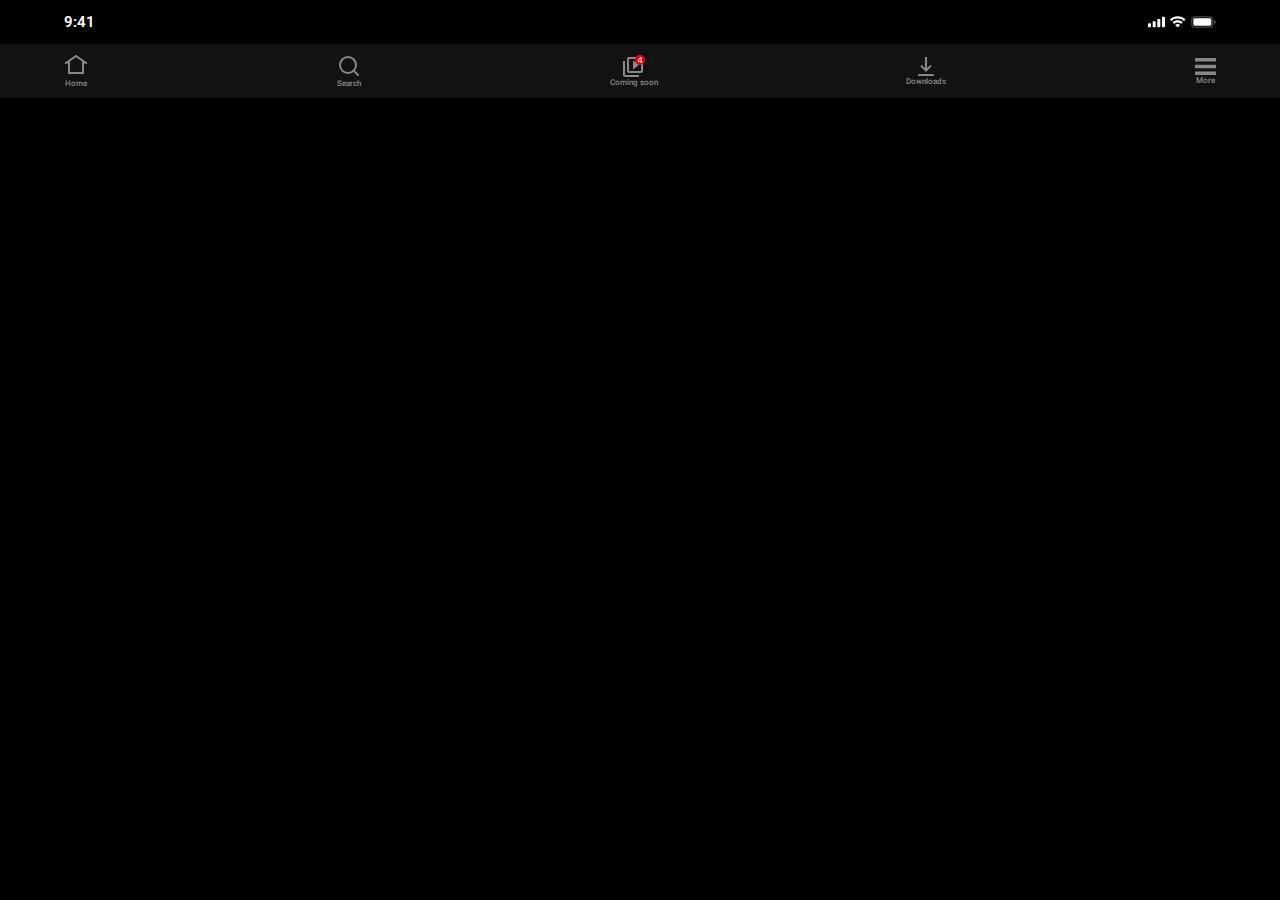
==== index.html @ 229dc5b6 "feat: :lipstick: add BottomMenu Component" ====
<!DOCTYPE html>
<html lang="pt-br">
  <head>
    <link rel="stylesheet" href="styles/pages/index.css" />
    <meta charset="UTF-8" />
    <meta http-equiv="X-UA-Compatible" content="IE=edge" />
    <meta name="viewport" content="width=device-width, initial-scale=1.0" />
    <title>Home | Netflix</title>
  </head>
  <body>
    <div class="status-bar">
      <p class="status-bar__time">9:41</p>

      <div class="status-bar__icons">
        <img
          src="/assets/icons/celular-connections.svg"
          alt="Conexão celular"
        />
        <img src="/assets/icons/wifi.svg" alt="Wifi" />
        <img src="/assets/icons/battery.svg" alt="Bateria" />
      </div>
    </div>

    <div class="bottom-menu__container">
      <div class="bottom-menu">
        <div class="bottom-menu__icon">
          <img src="/assets/icons/home-simple.svg" alt="ícone botão home" />
          <p>Home</p>
        </div>

        <div class="bottom-menu__icon">
          <img src="/assets/icons/search.svg" alt="ícone botão search" />
          <p>Search</p>
        </div>

        <div class="bottom-menu__icon">
          <img
            src="/assets/icons/coming-soon.svg"
            alt="ícone botão coming soon"
          />
          <p>Coming soon</p>
        </div>

        <div class="bottom-menu__icon">
          <img src="/assets/icons/download.svg" alt="ícone botão downloads" />
          <p>Downloads</p>
        </div>

        <div class="bottom-menu__icon">
          <img src="/assets/icons/more.svg" alt="ícone botão more" />
          <p>More</p>
        </div>
      </div>
    </div>
  </body>
</html>
---- styles/pages/index.css ----
@import "../utils/index.css";
@import "../components/status-bar.css";
@import "../components/bottom-menu.css";
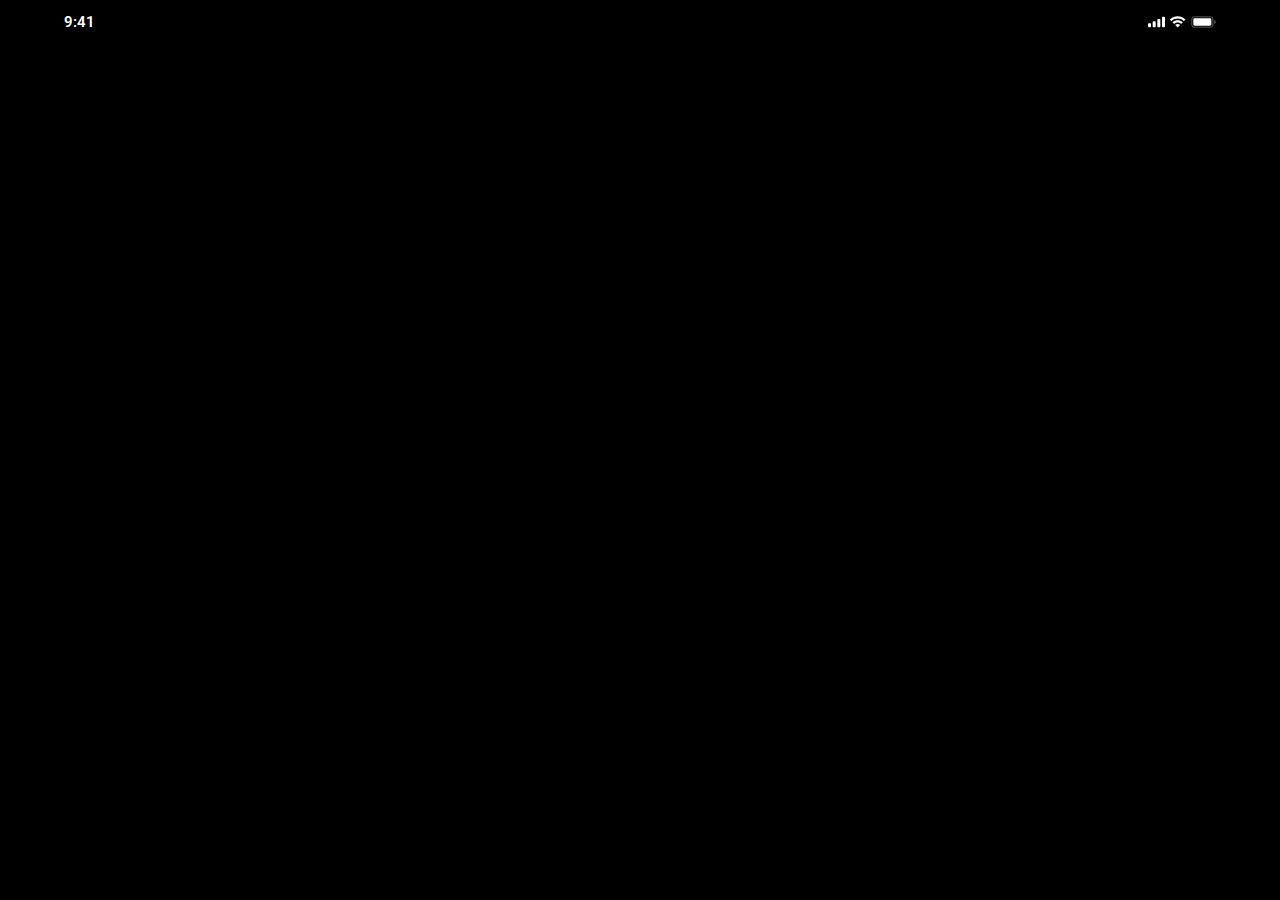
==== commit 09570d99: "Merge pull request #1 from oliveirarennan/Feature/StatusBar" ====
--- a/index.html
+++ b/index.html
@@ -1,56 +1,23 @@
 <!DOCTYPE html>
 <html lang="pt-br">
-  <head>
-    <link rel="stylesheet" href="styles/pages/index.css" />
-    <meta charset="UTF-8" />
-    <meta http-equiv="X-UA-Compatible" content="IE=edge" />
-    <meta name="viewport" content="width=device-width, initial-scale=1.0" />
-    <title>Home | Netflix</title>
-  </head>
-  <body>
-    <div class="status-bar">
-      <p class="status-bar__time">9:41</p>
+<head>
+  <link rel="stylesheet" href="styles/pages/index.css">
+  <meta charset="UTF-8">
+  <meta http-equiv="X-UA-Compatible" content="IE=edge">
+  <meta name="viewport" content="width=device-width, initial-scale=1.0">
+  <title>Home | Netflix</title>
+</head>
+<body>
+  <div class="status-bar">
+    <p class="status-bar__time">9:41</p>
 
-      <div class="status-bar__icons">
-        <img
-          src="/assets/icons/celular-connections.svg"
-          alt="Conexão celular"
-        />
-        <img src="/assets/icons/wifi.svg" alt="Wifi" />
-        <img src="/assets/icons/battery.svg" alt="Bateria" />
-      </div>
+    <div class="status-bar__icons">
+      <img src="/assets/icons/celular-connections.svg" alt="Conexão celular">
+      <img src="/assets/icons/wifi.svg" alt="Wifi">
+      <img src="/assets/icons/battery.svg" alt="Bateria">
+
     </div>
-
-    <div class="bottom-menu__container">
-      <div class="bottom-menu">
-        <div class="bottom-menu__icon">
-          <img src="/assets/icons/home-simple.svg" alt="ícone botão home" />
-          <p>Home</p>
-        </div>
-
-        <div class="bottom-menu__icon">
-          <img src="/assets/icons/search.svg" alt="ícone botão search" />
-          <p>Search</p>
-        </div>
-
-        <div class="bottom-menu__icon">
-          <img
-            src="/assets/icons/coming-soon.svg"
-            alt="ícone botão coming soon"
-          />
-          <p>Coming soon</p>
-        </div>
-
-        <div class="bottom-menu__icon">
-          <img src="/assets/icons/download.svg" alt="ícone botão downloads" />
-          <p>Downloads</p>
-        </div>
-
-        <div class="bottom-menu__icon">
-          <img src="/assets/icons/more.svg" alt="ícone botão more" />
-          <p>More</p>
-        </div>
-      </div>
-    </div>
-  </body>
-</html>
+  </div>
+  
+</body>
+</html>--- a/styles/pages/index.css
+++ b/styles/pages/index.css
@@ -1,4 +1,3 @@
 @import "../utils/index.css";
 @import "../components/status-bar.css";
-@import "../components/bottom-menu.css";
 
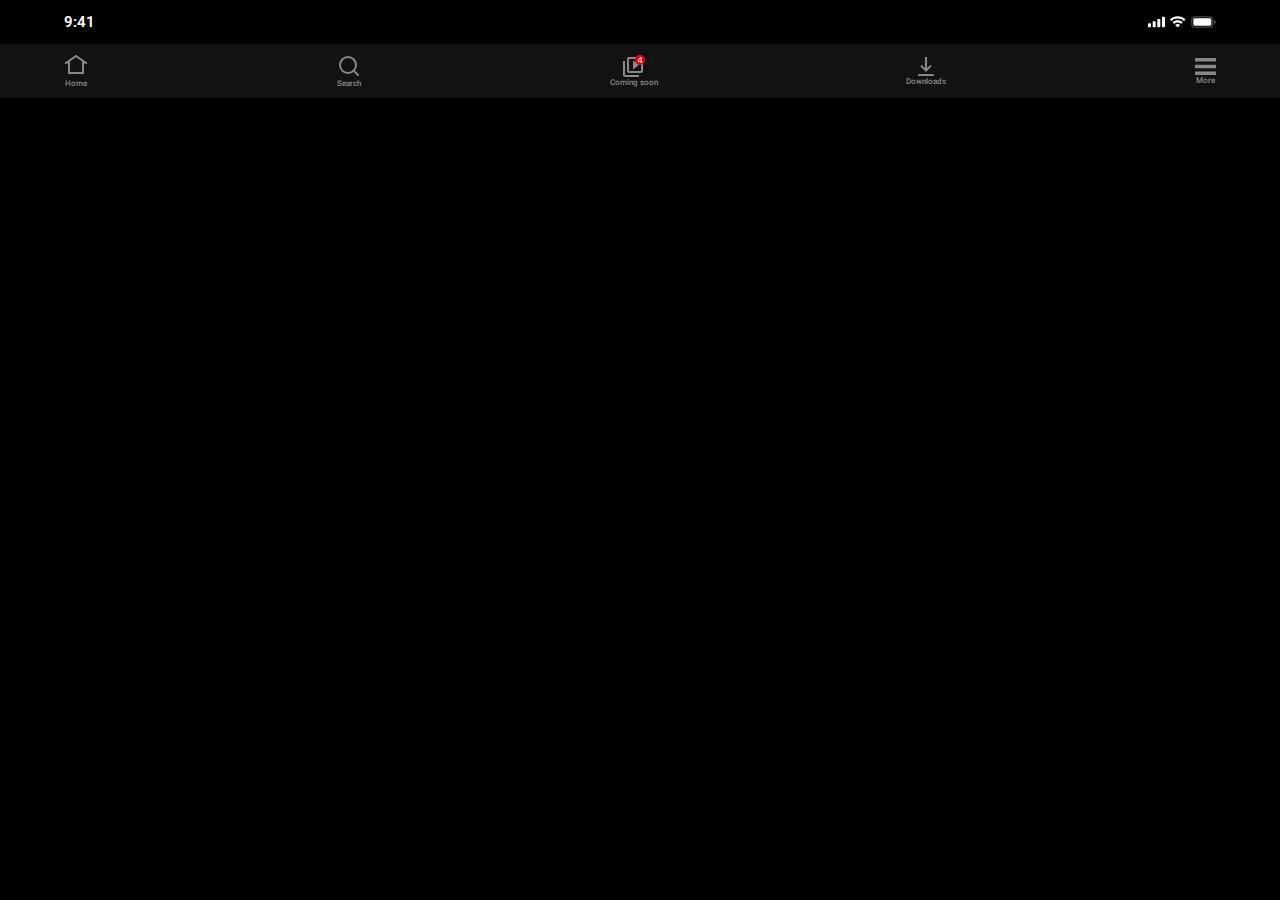
==== commit 6371d6dc: "Merge pull request #2 from oliveirarennan/Feature/BottomMenu" ====
--- a/index.html
+++ b/index.html
@@ -1,23 +1,56 @@
 <!DOCTYPE html>
 <html lang="pt-br">
-<head>
-  <link rel="stylesheet" href="styles/pages/index.css">
-  <meta charset="UTF-8">
-  <meta http-equiv="X-UA-Compatible" content="IE=edge">
-  <meta name="viewport" content="width=device-width, initial-scale=1.0">
-  <title>Home | Netflix</title>
-</head>
-<body>
-  <div class="status-bar">
-    <p class="status-bar__time">9:41</p>
+  <head>
+    <link rel="stylesheet" href="styles/pages/index.css" />
+    <meta charset="UTF-8" />
+    <meta http-equiv="X-UA-Compatible" content="IE=edge" />
+    <meta name="viewport" content="width=device-width, initial-scale=1.0" />
+    <title>Home | Netflix</title>
+  </head>
+  <body>
+    <div class="status-bar">
+      <p class="status-bar__time">9:41</p>
 
-    <div class="status-bar__icons">
-      <img src="/assets/icons/celular-connections.svg" alt="Conexão celular">
-      <img src="/assets/icons/wifi.svg" alt="Wifi">
-      <img src="/assets/icons/battery.svg" alt="Bateria">
+      <div class="status-bar__icons">
+        <img
+          src="/assets/icons/celular-connections.svg"
+          alt="Conexão celular"
+        />
+        <img src="/assets/icons/wifi.svg" alt="Wifi" />
+        <img src="/assets/icons/battery.svg" alt="Bateria" />
+      </div>
+    </div>
 
+    <div class="bottom-menu__container">
+      <div class="bottom-menu">
+        <div class="bottom-menu__icon">
+          <img src="/assets/icons/home-simple.svg" alt="ícone botão home" />
+          <p>Home</p>
+        </div>
+
+        <div class="bottom-menu__icon">
+          <img src="/assets/icons/search.svg" alt="ícone botão search" />
+          <p>Search</p>
+        </div>
+
+        <div class="bottom-menu__icon">
+          <img
+            src="/assets/icons/coming-soon.svg"
+            alt="ícone botão coming soon"
+          />
+          <p>Coming soon</p>
+        </div>
+
+        <div class="bottom-menu__icon">
+          <img src="/assets/icons/download.svg" alt="ícone botão downloads" />
+          <p>Downloads</p>
+        </div>
+
+        <div class="bottom-menu__icon">
+          <img src="/assets/icons/more.svg" alt="ícone botão more" />
+          <p>More</p>
+        </div>
+      </div>
     </div>
-  </div>
-  
-</body>
-</html>+  </body>
+</html>
--- a/styles/pages/index.css
+++ b/styles/pages/index.css
@@ -1,3 +1,4 @@
 @import "../utils/index.css";
 @import "../components/status-bar.css";
+@import "../components/bottom-menu.css";
 
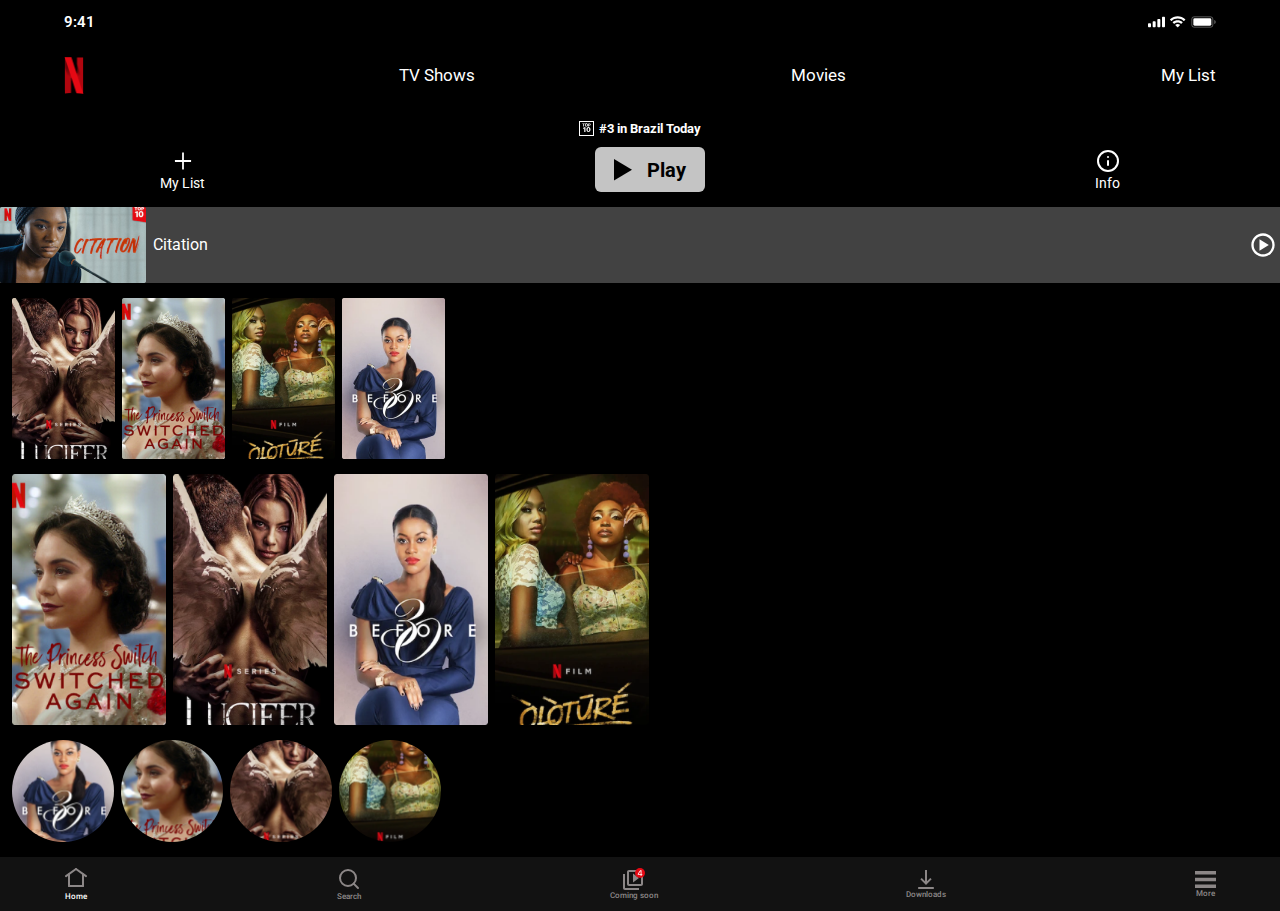
==== commit de1a3441: "feat: :lipstick: add search-movie component" ====
--- a/index.html
+++ b/index.html
@@ -21,11 +21,123 @@
       </div>
     </div>
 
+    <div class="navbar" style="margin-bottom: 15px">
+      <img
+        class="navbar__img"
+        src="assets/images/netflix.png"
+        alt="Logo Netflix"
+      />
+      <p class="navbar__text">TV Shows</p>
+      <p class="navbar__text">Movies</p>
+      <p class="navbar__text">My List</p>
+    </div>
+
+    <div class="play" style="margin-bottom: 15px">
+      <div class="play__top">
+        <img src="/assets/icons/top10.svg" alt="top 10" />
+        <p class="play__title">#3 in Brazil Today</p>
+      </div>
+
+      <div class="play__bottom">
+
+        <div class="play__icon">
+          <img src="/assets/icons/plus.svg" alt="mais" />
+          <p class="play__text">My List</p>
+        </div>
+
+        <div class="play-button">
+          <img
+            class="play-button__img"
+            src="/assets/icons/play.svg"
+            alt="Play"
+          />
+          <p class="play-button__text">Play</p>
+        </div>
+
+        <div class="play__icon">
+          <img src="/assets/icons/info.svg" alt="info" />
+          <p class="play__text">Info</p>
+        </div>
+      </div>
+    </div>
+
+    <div class="search-movie__background">
+
+      <div class="search-movie" style="margin-bottom: 15px">
+        <img class="search-movie__img" src="/assets/images/movie-search1.png" alt="Citation">
+
+        <div class="search-movie__play">
+          <h1>Citation</h1>
+          <img src="/assets/icons/play-search.svg" alt="Play Search">
+        </div>
+      </div>
+  
+
+    </div>
+
+    
+    <div class="movie" style="margin-bottom: 15px">
+      <img class="movie__img" src="/assets/images/movie1.png" alt="Lucifer" />
+      <img
+        class="movie__img"
+        src="/assets/images/movie2.png"
+        alt="The Princess switched again"
+      />
+      <img class="movie__img" src="/assets/images/movie3.png" alt="Gloture" />
+      <img class="movie__img" src="/assets/images/movie4.png" alt="Before 30" />
+    </div>
+
+    <div class="movie" style="margin-bottom: 15px">
+      <img
+        class="movie__img--big"
+        src="/assets/images/movie2.png"
+        alt="The Princess switched again"
+      />
+      <img
+        class="movie__img--big"
+        src="/assets/images/movie1.png"
+        alt="Lucifer"
+      />
+      <img
+        class="movie__img--big"
+        src="/assets/images/movie4.png"
+        alt="Before 30"
+      />
+      <img
+        class="movie__img--big"
+        src="/assets/images/movie3.png"
+        alt="Gloture"
+      />
+    </div>
+
+    <div class="movie" style="margin-bottom: 15px">
+      <img
+        class="movie__img--circle"
+        src="/assets/images/movie4.png"
+        alt="Before 30"
+      />
+      <img
+        class="movie__img--circle"
+        src="/assets/images/movie2.png"
+        alt="The Princess switched again"
+      />
+      <img
+        class="movie__img--circle"
+        src="/assets/images/movie1.png"
+        alt="Lucifer"
+      />
+      <img
+        class="movie__img--circle"
+        src="/assets/images/movie3.png"
+        alt="Gloture"
+      />
+    </div>
+
     <div class="bottom-menu__container">
       <div class="bottom-menu">
         <div class="bottom-menu__icon">
           <img src="/assets/icons/home-simple.svg" alt="ícone botão home" />
-          <p>Home</p>
+          <p class="active">Home</p>
         </div>
 
         <div class="bottom-menu__icon">
--- a/styles/pages/index.css
+++ b/styles/pages/index.css
@@ -1,4 +1,8 @@
 @import "../utils/index.css";
 @import "../components/status-bar.css";
+@import "../components/navbar.css";
 @import "../components/bottom-menu.css";
+@import "../components/play.css";
+@import "../components/movie.css";
+@import "../components/search-movie.css";
 
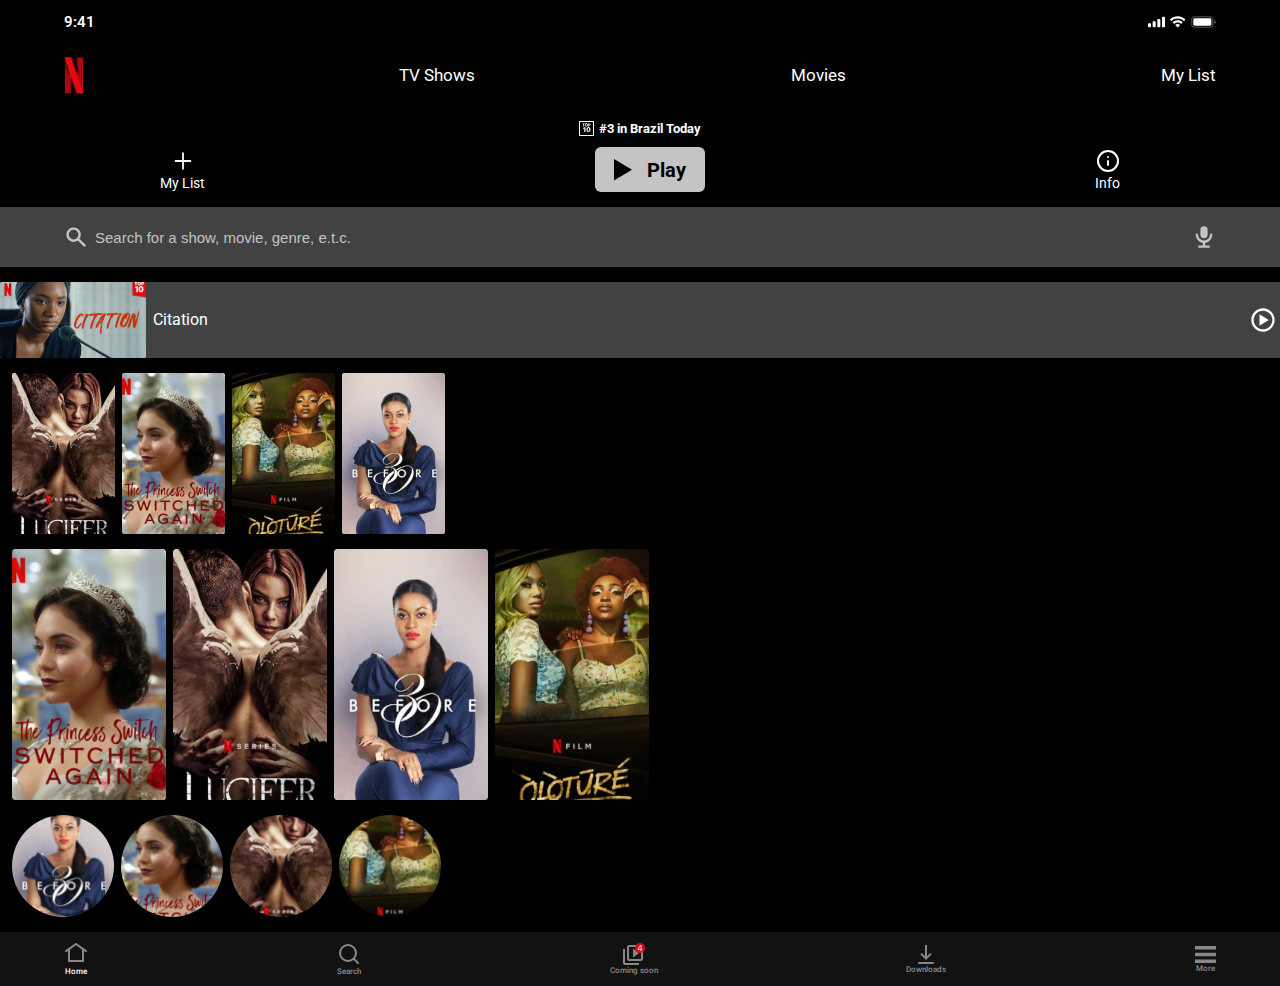
==== commit 85f6b415: "feat: :lipstick: add search-input component" ====
--- a/index.html
+++ b/index.html
@@ -60,6 +60,16 @@
         </div>
       </div>
     </div>
+
+    <div class="search-input__background" style="margin-bottom: 15px" >
+      <div class="search-input">
+        <img class="search-input__img" src="/assets/icons/search-movie.svg" alt="Busca">
+        <input class="search-input__input" type="text" placeholder="Search for a show, movie, genre, e.t.c.">
+        <img class="search-input__img" src="/assets/icons/mic.svg" alt="Microfone">
+      </div>
+    </div>
+    
+    
 
     <div class="search-movie__background">
 
--- a/styles/pages/index.css
+++ b/styles/pages/index.css
@@ -5,4 +5,5 @@
 @import "../components/play.css";
 @import "../components/movie.css";
 @import "../components/search-movie.css";
+@import "../components/search-input.css";
 
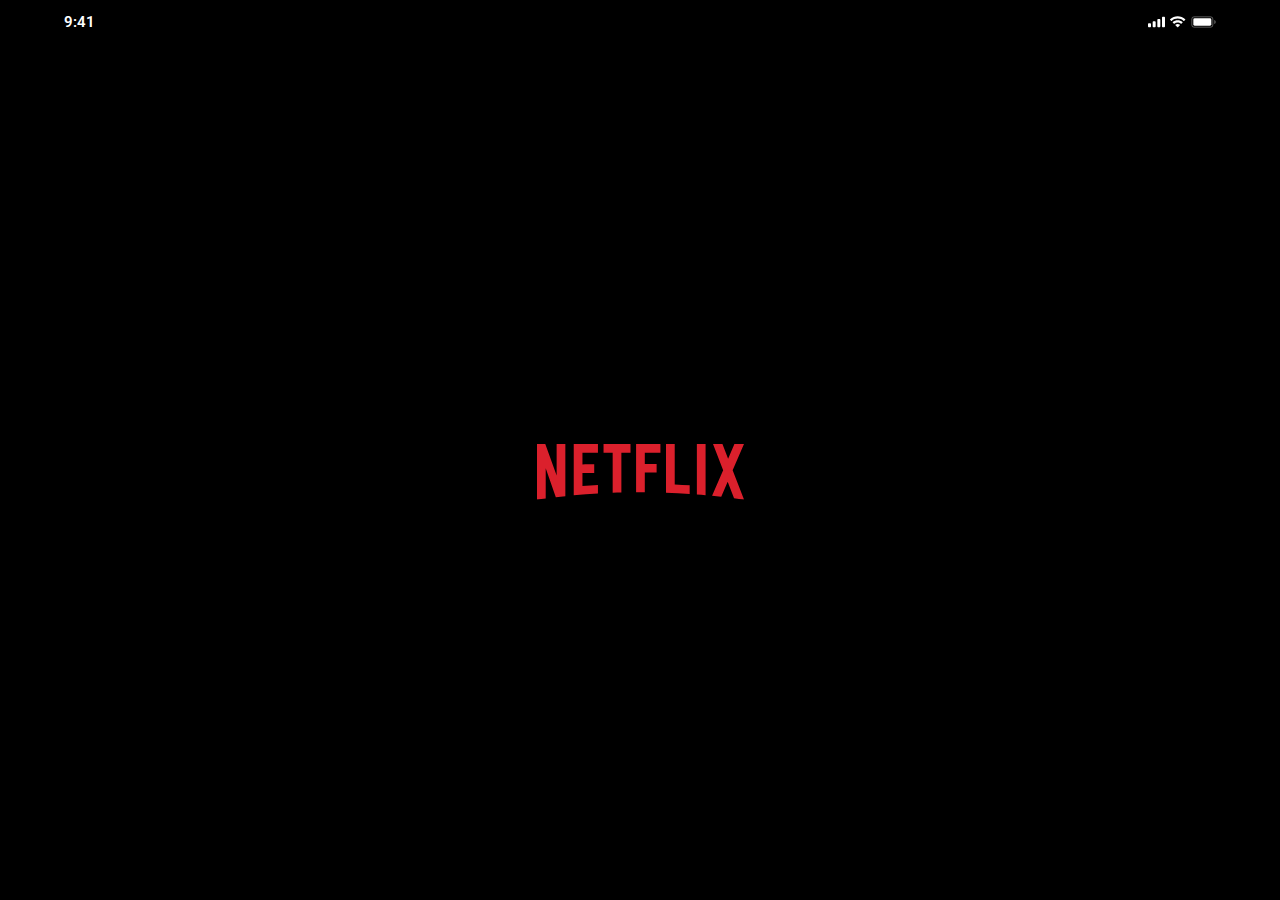
==== commit 95af456e: "update index page" ====
--- a/index.html
+++ b/index.html
@@ -21,158 +21,9 @@
       </div>
     </div>
 
-    <div class="navbar" style="margin-bottom: 15px">
-      <img
-        class="navbar__img"
-        src="assets/images/netflix.png"
-        alt="Logo Netflix"
-      />
-      <p class="navbar__text">TV Shows</p>
-      <p class="navbar__text">Movies</p>
-      <p class="navbar__text">My List</p>
-    </div>
-
-    <div class="play" style="margin-bottom: 15px">
-      <div class="play__top">
-        <img src="/assets/icons/top10.svg" alt="top 10" />
-        <p class="play__title">#3 in Brazil Today</p>
-      </div>
-
-      <div class="play__bottom">
-
-        <div class="play__icon">
-          <img src="/assets/icons/plus.svg" alt="mais" />
-          <p class="play__text">My List</p>
-        </div>
-
-        <div class="play-button">
-          <img
-            class="play-button__img"
-            src="/assets/icons/play.svg"
-            alt="Play"
-          />
-          <p class="play-button__text">Play</p>
-        </div>
-
-        <div class="play__icon">
-          <img src="/assets/icons/info.svg" alt="info" />
-          <p class="play__text">Info</p>
-        </div>
-      </div>
-    </div>
-
-    <div class="search-input__background" style="margin-bottom: 15px" >
-      <div class="search-input">
-        <img class="search-input__img" src="/assets/icons/search-movie.svg" alt="Busca">
-        <input class="search-input__input" type="text" placeholder="Search for a show, movie, genre, e.t.c.">
-        <img class="search-input__img" src="/assets/icons/mic.svg" alt="Microfone">
-      </div>
-    </div>
-    
-    
-
-    <div class="search-movie__background">
-
-      <div class="search-movie" style="margin-bottom: 15px">
-        <img class="search-movie__img" src="/assets/images/movie-search1.png" alt="Citation">
-
-        <div class="search-movie__play">
-          <h1>Citation</h1>
-          <img src="/assets/icons/play-search.svg" alt="Play Search">
-        </div>
-      </div>
-  
-
-    </div>
-
-    
-    <div class="movie" style="margin-bottom: 15px">
-      <img class="movie__img" src="/assets/images/movie1.png" alt="Lucifer" />
-      <img
-        class="movie__img"
-        src="/assets/images/movie2.png"
-        alt="The Princess switched again"
-      />
-      <img class="movie__img" src="/assets/images/movie3.png" alt="Gloture" />
-      <img class="movie__img" src="/assets/images/movie4.png" alt="Before 30" />
-    </div>
-
-    <div class="movie" style="margin-bottom: 15px">
-      <img
-        class="movie__img--big"
-        src="/assets/images/movie2.png"
-        alt="The Princess switched again"
-      />
-      <img
-        class="movie__img--big"
-        src="/assets/images/movie1.png"
-        alt="Lucifer"
-      />
-      <img
-        class="movie__img--big"
-        src="/assets/images/movie4.png"
-        alt="Before 30"
-      />
-      <img
-        class="movie__img--big"
-        src="/assets/images/movie3.png"
-        alt="Gloture"
-      />
-    </div>
-
-    <div class="movie" style="margin-bottom: 15px">
-      <img
-        class="movie__img--circle"
-        src="/assets/images/movie4.png"
-        alt="Before 30"
-      />
-      <img
-        class="movie__img--circle"
-        src="/assets/images/movie2.png"
-        alt="The Princess switched again"
-      />
-      <img
-        class="movie__img--circle"
-        src="/assets/images/movie1.png"
-        alt="Lucifer"
-      />
-      <img
-        class="movie__img--circle"
-        src="/assets/images/movie3.png"
-        alt="Gloture"
-      />
-    </div>
-
-    <div class="bottom-menu__container">
-      <div class="bottom-menu">
-        <div class="bottom-menu__icon">
-          <img src="/assets/icons/home-simple.svg" alt="ícone botão home" />
-          <p class="active">Home</p>
-        </div>
-
-        <div class="bottom-menu__icon">
-          <img src="/assets/icons/search.svg" alt="ícone botão search" />
-          <p>Search</p>
-        </div>
-
-        <div class="bottom-menu__icon">
-          <img
-            src="/assets/icons/coming-soon.svg"
-            alt="ícone botão coming soon"
-          />
-          <p>Coming soon</p>
-        </div>
-
-        <div class="bottom-menu__icon">
-          <img src="/assets/icons/download.svg" alt="ícone botão downloads" />
-          <p>Downloads</p>
-        </div>
-
-        <div class="bottom-menu__icon">
-          <img src="/assets/icons/more.svg" alt="ícone botão more" />
-          <p>More</p>
-        </div>
-      </div>
+    <a href="/profile.html" class="center">
+      <img class="logo" src="/assets/images/logo.svg" alt="Logo Netflix">
+    </a>
     </div>
   </body>
 </html>
--- a/styles/pages/index.css
+++ b/styles/pages/index.css
@@ -1,9 +1,24 @@
 @import "../utils/index.css";
 @import "../components/status-bar.css";
-@import "../components/navbar.css";
-@import "../components/bottom-menu.css";
-@import "../components/play.css";
-@import "../components/movie.css";
-@import "../components/search-movie.css";
-@import "../components/search-input.css";
+@import "../components/logo.css";
 
+
+.center{
+  display: flex;
+  height: calc(100vh - 44px);
+  justify-content: center;
+}
+.logo{
+  animation: load 1500ms ease-in-out;
+}
+
+@keyframes load{
+  from{
+    opacity: 0;
+    transform: scale(0.5);
+  }
+  to{
+    opacity: 1;
+    transform: scale(1);
+  }
+}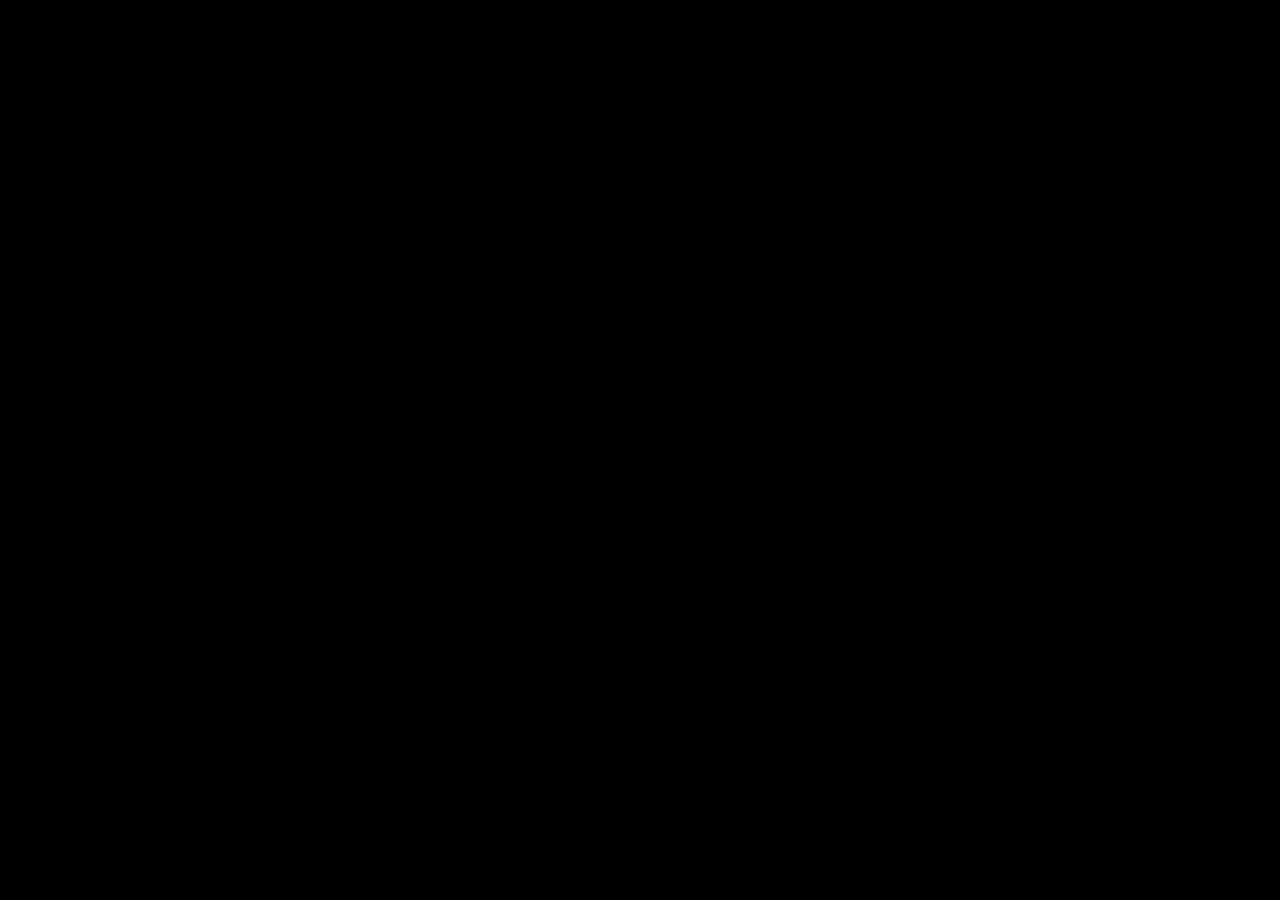
==== commit e81d6604: "feat: add profile page" ====
--- a/index.html
+++ b/index.html
@@ -8,6 +8,7 @@
     <title>Home | Netflix</title>
   </head>
   <body>
+    <div class="content">
     <div class="status-bar">
       <p class="status-bar__time">9:41</p>
 
@@ -25,5 +26,6 @@
       <img class="logo" src="/assets/images/logo.svg" alt="Logo Netflix">
     </a>
     </div>
+  </div>
   </body>
 </html>
